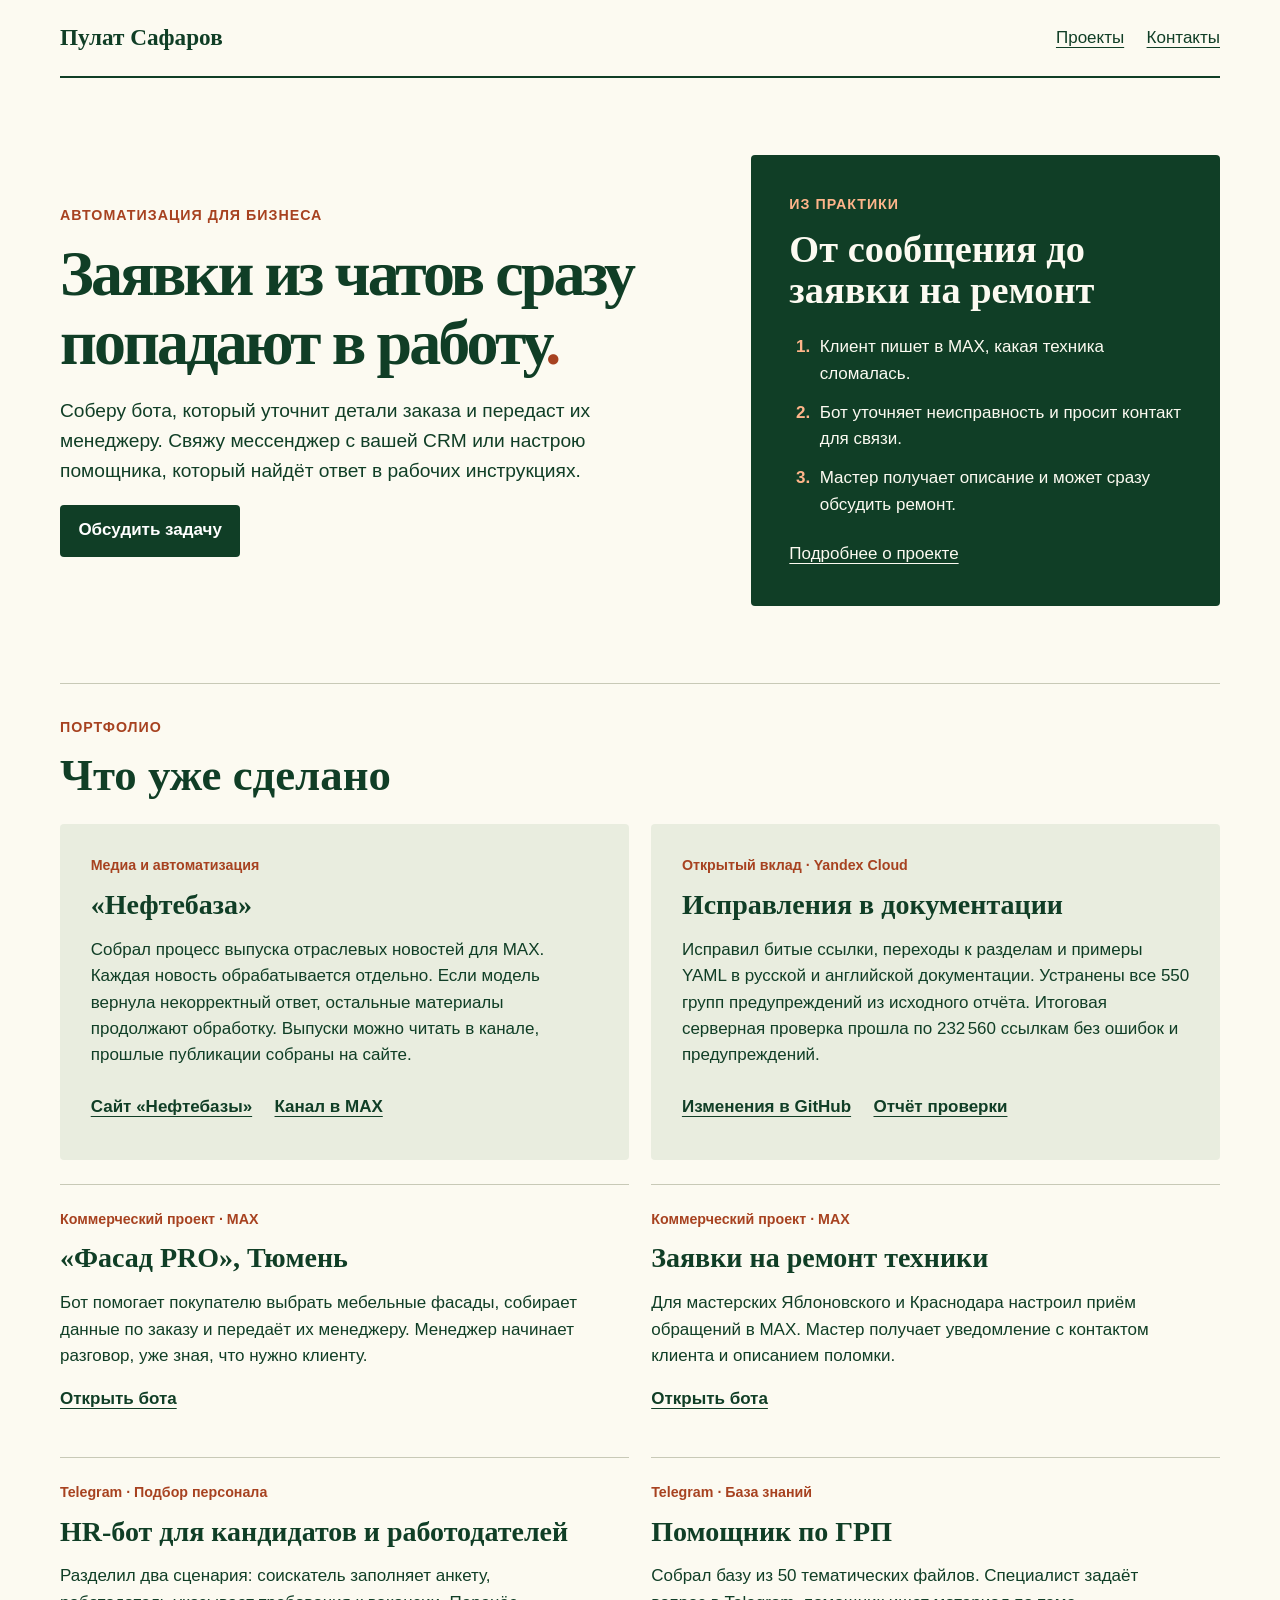
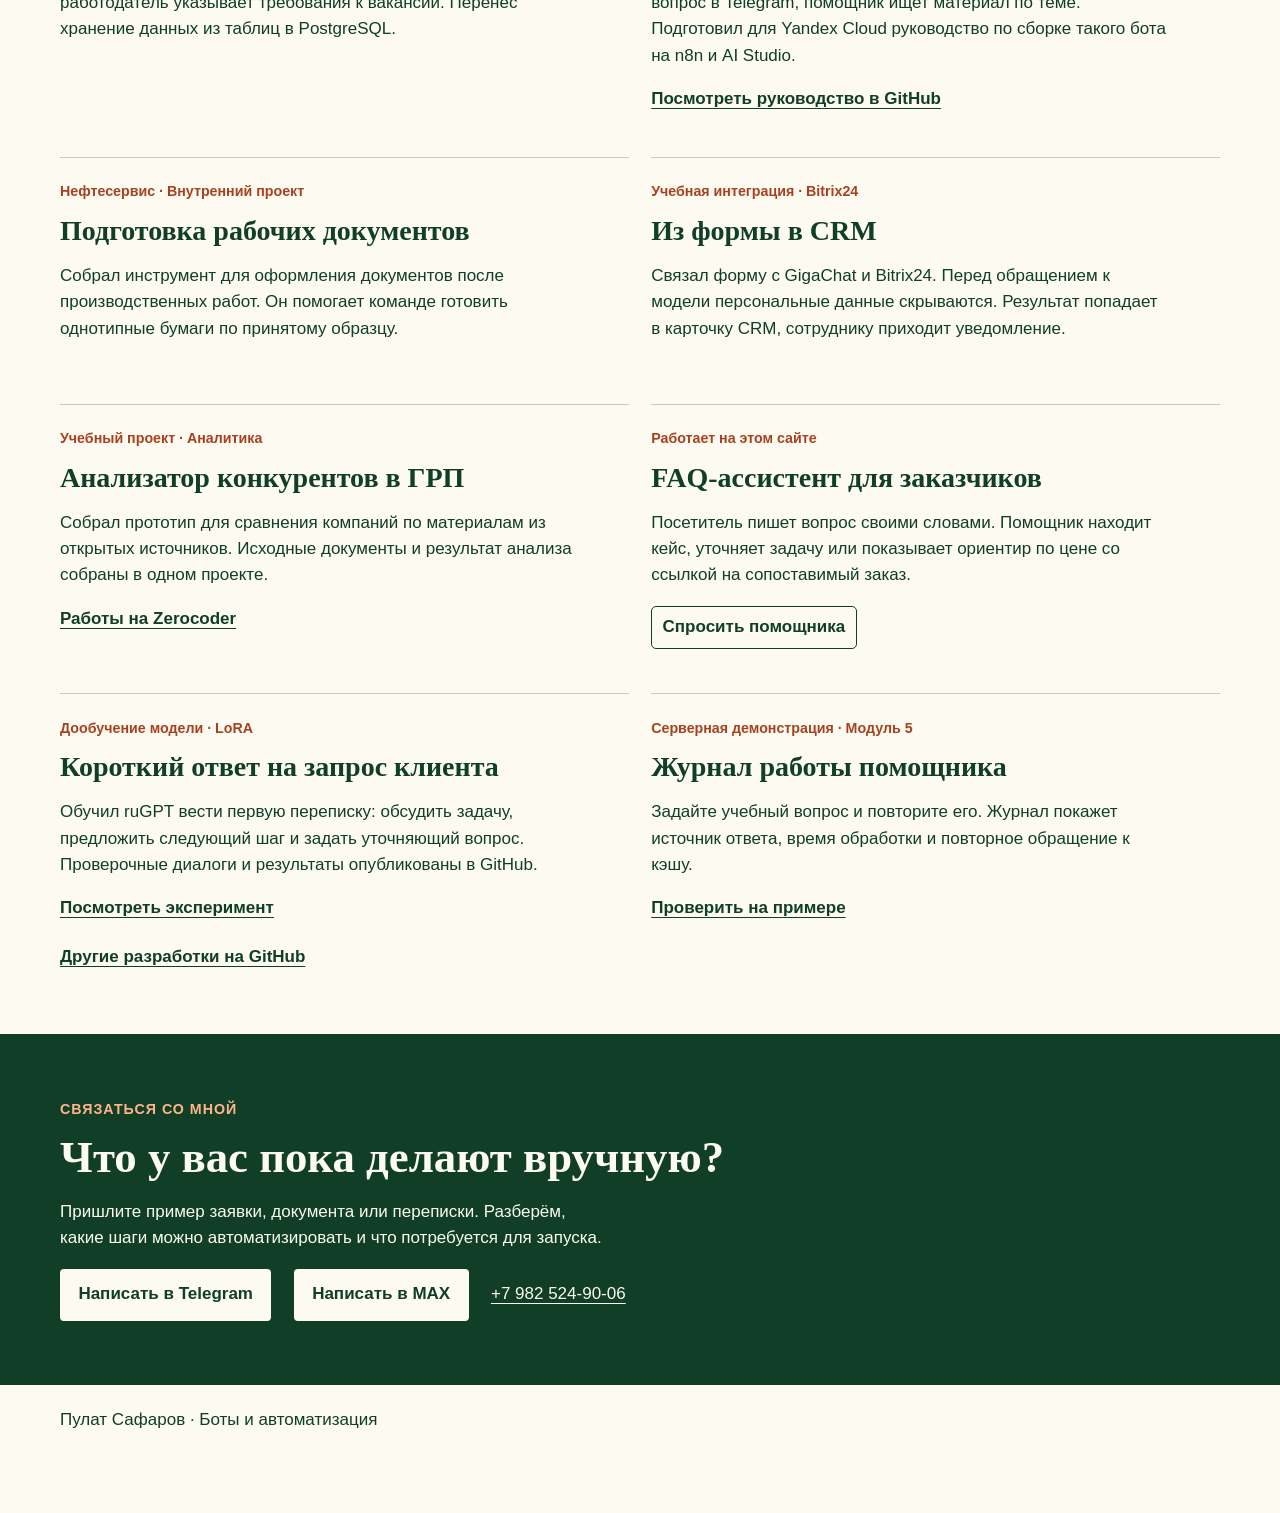
==== FAQ_ассистент/src/home.html @ ae9f3260 "Опубликовать исходники FAQ-ассистента, проверку цен и результаты обучения" ====
<!doctype html><html lang="ru"><head><meta charset="utf-8"><meta name="viewport" content="width=device-width,initial-scale=1"><meta name="description" content="Пулат Сафаров. Боты для Telegram и MAX, интеграции с CRM и ИИ-помощники по документам. Примеры работы и прямая связь."><title>Пулат Сафаров | Боты и автоматизация для бизнеса</title><link rel="stylesheet" href="style.css"></head><body>
<header class="shell"><a class="signature" href="#top">Пулат Сафаров</a><nav aria-label="Навигация"><a href="#cases">Проекты</a><a href="#contact">Контакты</a></nav></header>
<main id="top"><section class="shell lead"><div><p class="label">Автоматизация для бизнеса</p><h1>Заявки из чатов сразу попадают в работу<span>.</span></h1><p class="intro">Соберу бота, который уточнит детали заказа и передаст их менеджеру. Свяжу мессенджер с вашей CRM или настрою помощника, который найдёт ответ в рабочих инструкциях.</p><a class="button" href="#contact">Обсудить задачу</a></div>
<aside><p class="label">Из практики</p><h2>От сообщения до заявки на ремонт</h2><ol><li>Клиент пишет в MAX, какая техника сломалась.</li><li>Бот уточняет неисправность и просит контакт для связи.</li><li>Мастер получает описание и может сразу обсудить ремонт.</li></ol><a href="#repair">Подробнее о проекте</a></aside></section>
<section id="cases" class="shell cases"><p class="label">Портфолио</p><h2>Что уже сделано</h2><div class="features">
<section><p class="kind">Медиа и автоматизация</p><h3>«Нефтебаза»</h3><p>Собрал процесс выпуска отраслевых новостей для MAX. Каждая новость обрабатывается отдельно. Если модель вернула некорректный ответ, остальные материалы продолжают обработку. Выпуски можно читать в канале, прошлые публикации собраны на сайте.</p><div class="links"><a href="https://neftebaza.pulat-n8n.tw1.su/">Сайт «Нефтебазы»</a><a href="https://max.ru/channel_neftebaza">Канал в MAX</a></div></section>
<section><p class="kind">Открытый вклад · Yandex Cloud</p><h3>Исправления в документации</h3><p>Исправил битые ссылки, переходы к разделам и примеры YAML в русской и английской документации. Устранены все 550 групп предупреждений из исходного отчёта. Итоговая серверная проверка прошла по 232 560 ссылкам без ошибок и предупреждений.</p><div class="links"><a href="https://github.com/yandex-cloud/docs/pull/1251">Изменения в GitHub</a><a href="https://github.com/yandex-cloud/docs/runs/120981299025">Отчёт проверки</a></div></section></div>
<div class="grid">
<article id="facade"><p class="kind">Коммерческий проект · MAX</p><h3>«Фасад PRO», Тюмень</h3><p>Бот помогает покупателю выбрать мебельные фасады, собирает данные по заказу и передаёт их менеджеру. Менеджер начинает разговор, уже зная, что нужно клиенту.</p><a href="https://max.ru/se14397581_bot">Открыть бота</a></article>
<article id="repair"><p class="kind">Коммерческий проект · MAX</p><h3>Заявки на ремонт техники</h3><p>Для мастерских Яблоновского и Краснодара настроил приём обращений в MAX. Мастер получает уведомление с контактом клиента и описанием поломки.</p><a href="https://max.ru/se13306101_1_bot">Открыть бота</a></article>
<article id="hr"><p class="kind">Telegram · Подбор персонала</p><h3>HR-бот для кандидатов и работодателей</h3><p>Разделил два сценария: соискатель заполняет анкету, работодатель указывает требования к вакансии. Перенёс хранение данных из таблиц в PostgreSQL.</p></article>
<article id="assistant"><p class="kind">Telegram · База знаний</p><h3>Помощник по ГРП</h3><p>Собрал базу из 50 тематических файлов. Специалист задаёт вопрос в Telegram, помощник ищет материал по теме. Подготовил для Yandex Cloud руководство по сборке такого бота на n8n и AI Studio.</p><a href="https://github.com/yandex-cloud/docs/pull/1247">Посмотреть руководство в GitHub</a></article>
<article id="docs"><p class="kind">Нефтесервис · Внутренний проект</p><h3>Подготовка рабочих документов</h3><p>Собрал инструмент для оформления документов после производственных работ. Он помогает команде готовить однотипные бумаги по принятому образцу.</p></article>
<article id="crm"><p class="kind">Учебная интеграция · Bitrix24</p><h3>Из формы в CRM</h3><p>Связал форму с GigaChat и Bitrix24. Перед обращением к модели персональные данные скрываются. Результат попадает в карточку CRM, сотруднику приходит уведомление.</p></article>
<article id="analysis"><p class="kind">Учебный проект · Аналитика</p><h3>Анализатор конкурентов в ГРП</h3><p>Собрал прототип для сравнения компаний по материалам из открытых источников. Исходные документы и результат анализа собраны в одном проекте.</p><a href="https://marketplace.zerocoder.ru/zerocoder/21676">Работы на Zerocoder</a></article>
<article id="faq-case"><p class="kind">Работает на этом сайте</p><h3>FAQ-ассистент для заказчиков</h3><p>Посетитель пишет вопрос своими словами. Помощник находит кейс, уточняет задачу или показывает ориентир по цене со ссылкой на сопоставимый заказ.</p><button class="inline-chat" type="button" data-chat-open>Спросить помощника</button></article><article id="style-case"><p class="kind">Дообучение модели · LoRA</p><h3>Короткий ответ на запрос клиента</h3><p>Обучил ruGPT вести первую переписку: обсудить задачу, предложить следующий шаг и задать уточняющий вопрос. Проверочные диалоги и результаты опубликованы в GitHub.</p><a href="https://github.com/ppulov6-ai/Pulat/tree/main/Стиль_ответов/v3">Посмотреть эксперимент</a></article><article><p class="kind">Серверная демонстрация · Модуль 5</p><h3>Журнал работы помощника</h3><p>Задайте учебный вопрос и повторите его. Журнал покажет источник ответа, время обработки и повторное обращение к кэшу.</p><a href="/logging">Проверить на примере</a></article></div><a href="https://github.com/ppulov6-ai">Другие разработки на GitHub</a></section>
<section id="contact"><div class="shell"><p class="label">Связаться со мной</p><h2>Что у вас пока делают вручную?</h2><p>Пришлите пример заявки, документа или переписки. Разберём, какие шаги можно автоматизировать и что потребуется для запуска.</p><div class="actions"><a class="button" href="https://t.me/PulatSafarov">Написать в Telegram</a><a class="button" href="https://max.ru/u/f9LHodD0cOLpsNOcJnvbhdymhUE3nDyReq6odQBxW7db0HAVgfrGLxQISdg">Написать в MAX</a><a class="phone" href="tel:+79825249006">+7 982 524-90-06</a></div></div></section></main><footer class="shell">Пулат Сафаров · Боты и автоматизация</footer></body></html>
---- FAQ_ассистент/src/style.css ----
:root{--paper:#fcfaf1;--ink:#103e26;--accent:#a74220;--line:#c8c9b7}*{box-sizing:border-box}body{margin:0;background:var(--paper);color:var(--ink);font:1.0625rem/1.55 Arial,sans-serif}.shell{width:min(1160px,calc(100% - 3rem));margin:auto}header,nav,.links,.actions{display:flex;align-items:center;flex-wrap:wrap;gap:1.4rem}header{justify-content:space-between;padding-block:1rem;border-bottom:2px solid}a{color:inherit;text-underline-offset:4px}a:hover{text-decoration-thickness:2px}a:focus-visible{outline:3px solid #c7542b;outline-offset:4px}.signature,h1,h2,h3{font-family:Georgia,serif}.signature{font-size:1.45rem;font-weight:700;text-decoration:none}nav a,.links a,.actions a{display:inline-flex;min-height:44px;align-items:center}.lead{display:grid;grid-template-columns:1.3fr 1fr;align-items:center;gap:7%;padding-block:clamp(2rem,6vw,6rem)}h1,h2,h3{line-height:1.07;margin:0;text-wrap:balance}h1{font-size:clamp(2.6rem,5vw,4.8rem);letter-spacing:-.045em}h1 span{color:var(--accent)}h2{font-size:clamp(2rem,3.5vw,3rem)}h3{font-size:1.75rem}.intro{font-size:1.2rem;max-width:55ch}.label,.kind{font-size:.89rem;color:var(--accent);font-weight:700;margin:0 0 .85rem}.label{text-transform:uppercase;letter-spacing:.07em}.button{display:inline-block;background:var(--ink);color:white;padding:.8rem 1.15rem;border-radius:4px;text-decoration:none;font-weight:700}.button:hover{background:#24583b}aside,#contact{background:var(--ink);color:var(--paper)}aside{padding:clamp(1.3rem,3vw,3rem);border-radius:4px}aside .label,#contact .label{color:#ffb58a}aside h2{font-size:clamp(1.8rem,3vw,2.5rem)}ol{padding-left:1.6rem}li{padding:.4rem 0 .4rem .3rem}li::marker{color:#ffb58a;font-weight:bold}.cases{padding-block:2rem 4rem;border-top:1px solid var(--line)}.features,.grid{display:grid;grid-template-columns:repeat(2,minmax(0,1fr));gap:1.4rem}.features{margin-block:1.5rem}.features section{background:#e9eddf;padding:clamp(1.15rem,2.4vw,2.1rem);border-radius:4px}.grid article{padding-block:1.4rem;border-top:1px solid var(--line)}.links{gap:.4rem 1.4rem}.cases a{font-weight:600}.grid p{max-width:55ch}#contact{padding-block:clamp(2.2rem,5vw,5rem)}#contact p{max-width:58ch}#contact .button{background:var(--paper);color:var(--ink)}footer{padding-block:1.4rem}.phone{white-space:nowrap}@media(max-width:760px){.shell{width:calc(100% - 2rem)}.lead,.features,.grid{grid-template-columns:1fr;gap:1rem}.lead{gap:1.8rem}.grid{gap:0}header{gap:.3rem 1rem}nav{gap:1rem}.signature{font-size:1.25rem}.intro{font-size:1.08rem}.actions{gap:.8rem}.cases{padding-block:2rem}.links a{min-height:44px}}

.chat-launch,#chat-send{border:0;background:var(--ink);color:var(--paper);font:600 1rem/1.3 Arial,sans-serif;cursor:pointer;padding:.85rem 1.1rem;border-radius:6px}
.chat-launch{position:fixed;bottom:max(1rem,env(safe-area-inset-bottom));right:1rem;z-index:3;box-shadow:0 3px 18px #0003;border:1px solid #b5c6b5}
#chat-widget{color:var(--ink);background:var(--paper);padding:0;border:1px solid #9fae9b;border-radius:10px;width:min(410px,calc(100vw - 1.5rem));max-height:85dvh;position:fixed;inset:auto .75rem .75rem auto;margin:0;box-shadow:0 12px 45px #09241430}
#chat-widget[open]{display:flex;flex-direction:column}#chat-widget::backdrop{background:#15342338}
.chat-head{background:var(--ink);color:white;display:flex;align-items:center;justify-content:space-between;gap:1rem;padding:.65rem 1rem}.chat-head strong{font:700 1.35rem Georgia,serif}
#chat-close,.chat-examples button,.inline-chat{font:inherit;color:inherit;background:transparent;border:1px solid currentColor;border-radius:5px;cursor:pointer;padding:.45rem .65rem;min-height:40px}
#chat-messages{height:min(34dvh,300px);min-height:4rem;overflow:auto;padding:.8rem;overscroll-behavior:contain}.bubble{max-width:92%;width:fit-content;margin:0 0 .65rem;background:#e8eddf;padding:.6rem .8rem;border-radius:6px;overflow-wrap:anywhere;white-space:pre-line}.bubble.user{margin-left:auto;background:var(--ink);color:white}.bubble a{font-weight:600}
.chat-examples{display:flex;gap:.4rem;flex-wrap:wrap;margin:0 .8rem}.chat-examples button{font-size:.9rem}
#chat-form{padding:.65rem .8rem .3rem}#chat-form label{display:block;font-size:.9rem}#chat-form div{display:flex;gap:.35rem}#chat-input{border:1px solid #82937e;border-radius:4px;font:inherit;padding:.55rem;min-width:0;flex:1}.chat-contact{margin:.25rem .8rem .85rem;font-size:.92rem}#chat-send:disabled{opacity:.55}
footer{padding-bottom:5rem}.inline-chat{font-weight:bold}
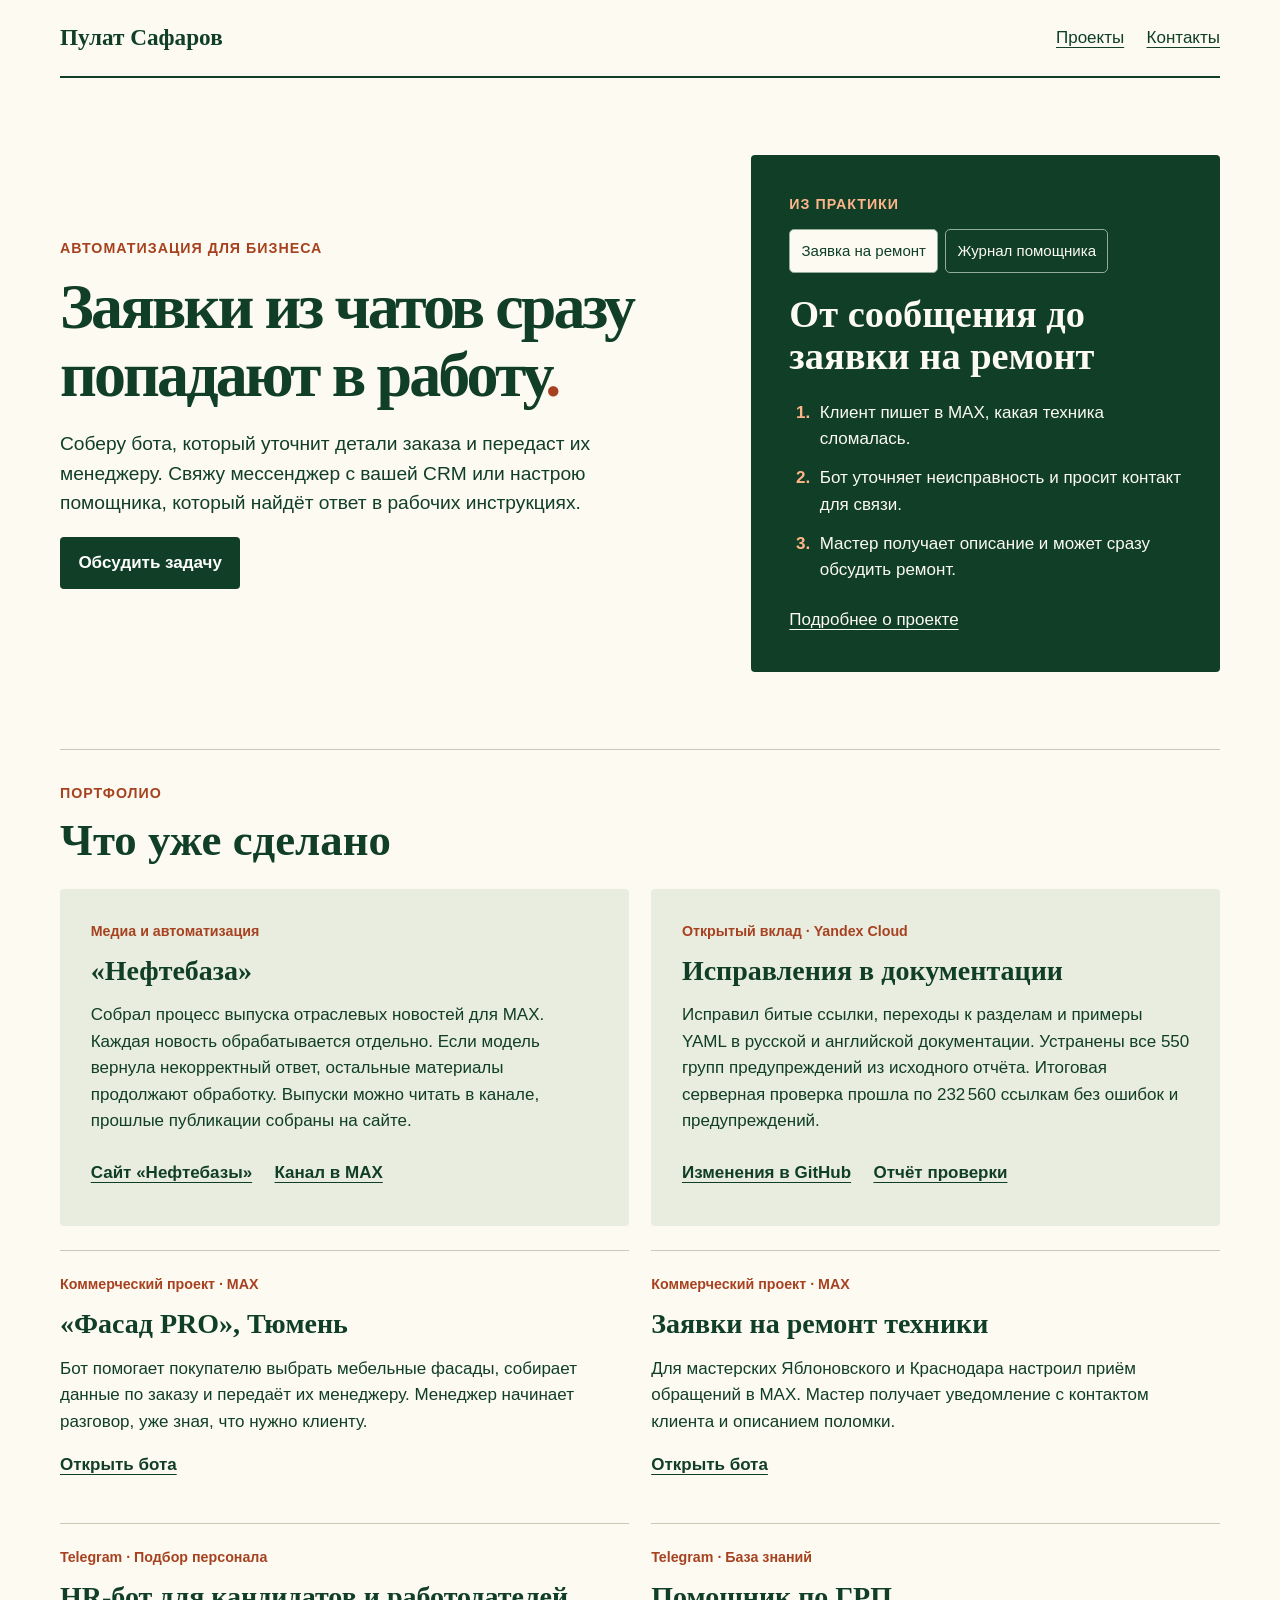
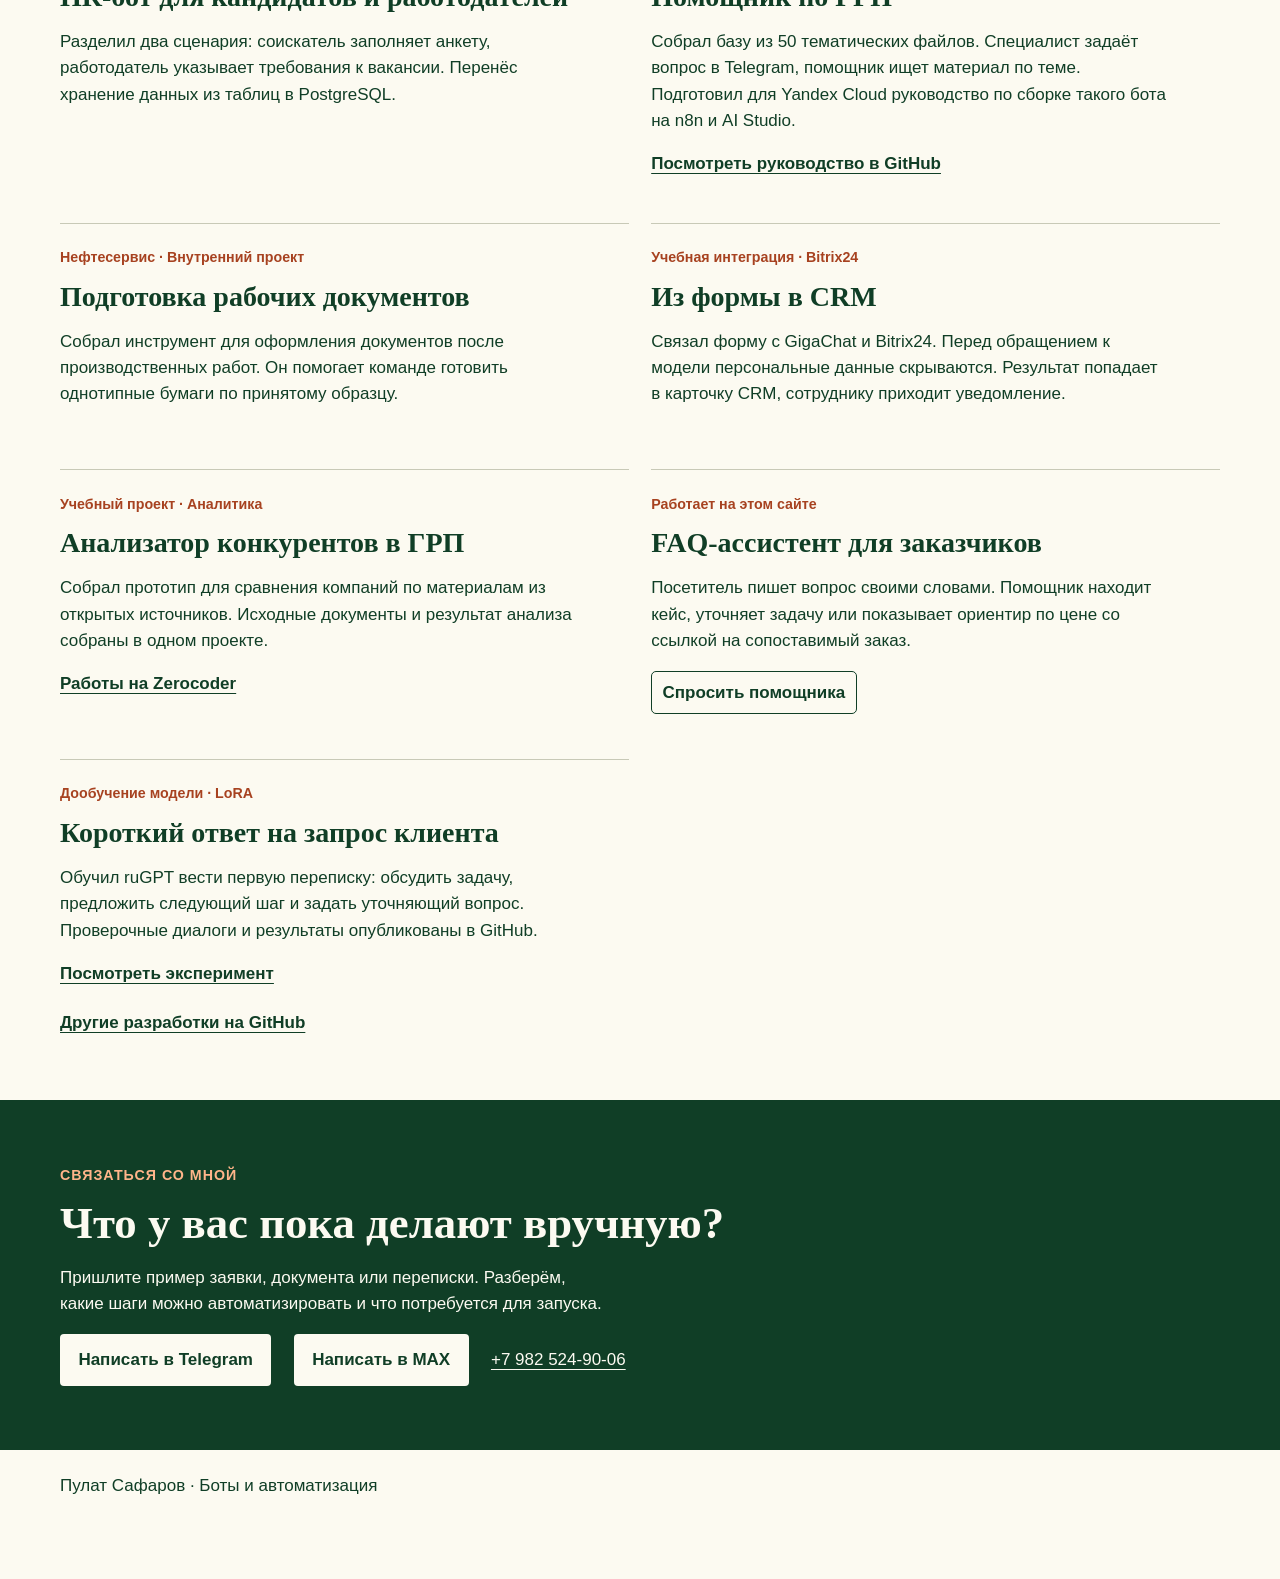
==== commit 929ed3f5: "Объединить демонстрацию журнала и заявку на ремонт в блоке «Из практики»" ====
--- a/FAQ_ассистент/src/home.html
+++ b/FAQ_ассистент/src/home.html
@@ -1,7 +1,15 @@
 <!doctype html><html lang="ru"><head><meta charset="utf-8"><meta name="viewport" content="width=device-width,initial-scale=1"><meta name="description" content="Пулат Сафаров. Боты для Telegram и MAX, интеграции с CRM и ИИ-помощники по документам. Примеры работы и прямая связь."><title>Пулат Сафаров | Боты и автоматизация для бизнеса</title><link rel="stylesheet" href="style.css"></head><body>
 <header class="shell"><a class="signature" href="#top">Пулат Сафаров</a><nav aria-label="Навигация"><a href="#cases">Проекты</a><a href="#contact">Контакты</a></nav></header>
 <main id="top"><section class="shell lead"><div><p class="label">Автоматизация для бизнеса</p><h1>Заявки из чатов сразу попадают в работу<span>.</span></h1><p class="intro">Соберу бота, который уточнит детали заказа и передаст их менеджеру. Свяжу мессенджер с вашей CRM или настрою помощника, который найдёт ответ в рабочих инструкциях.</p><a class="button" href="#contact">Обсудить задачу</a></div>
-<aside><p class="label">Из практики</p><h2>От сообщения до заявки на ремонт</h2><ol><li>Клиент пишет в MAX, какая техника сломалась.</li><li>Бот уточняет неисправность и просит контакт для связи.</li><li>Мастер получает описание и может сразу обсудить ремонт.</li></ol><a href="#repair">Подробнее о проекте</a></aside></section>
+<aside class="practice"><p class="label">Из практики</p>
+<fieldset class="practice-switch"><legend class="practice-sr">Выберите пример работы</legend>
+<input type="radio" id="practice-repair" name="practice-view" checked><label for="practice-repair">Заявка на ремонт</label>
+<input type="radio" id="practice-log" name="practice-view"><label for="practice-log">Журнал помощника</label>
+<section class="practice-repair-panel"><h2>От сообщения до заявки на ремонт</h2><ol><li>Клиент пишет в MAX, какая техника сломалась.</li><li>Бот уточняет неисправность и просит контакт для связи.</li><li>Мастер получает описание и может сразу обсудить ремонт.</li></ol><a href="#repair">Подробнее о проекте</a></section>
+<section class="practice-log-panel"><h2>Журнал работы помощника</h2><p>Задайте учебный вопрос. В журнале появятся ответ, его источник и время обработки. Повторите вопрос, чтобы увидеть, как сработает кэш.</p>
+<form method="post" action="/logging?q=rag"><button type="submit">Спросить «Что такое RAG?»</button></form>
+<a href="/logging">Открыть журнал</a></section>
+</fieldset></aside></section>
 <section id="cases" class="shell cases"><p class="label">Портфолио</p><h2>Что уже сделано</h2><div class="features">
 <section><p class="kind">Медиа и автоматизация</p><h3>«Нефтебаза»</h3><p>Собрал процесс выпуска отраслевых новостей для MAX. Каждая новость обрабатывается отдельно. Если модель вернула некорректный ответ, остальные материалы продолжают обработку. Выпуски можно читать в канале, прошлые публикации собраны на сайте.</p><div class="links"><a href="https://neftebaza.pulat-n8n.tw1.su/">Сайт «Нефтебазы»</a><a href="https://max.ru/channel_neftebaza">Канал в MAX</a></div></section>
 <section><p class="kind">Открытый вклад · Yandex Cloud</p><h3>Исправления в документации</h3><p>Исправил битые ссылки, переходы к разделам и примеры YAML в русской и английской документации. Устранены все 550 групп предупреждений из исходного отчёта. Итоговая серверная проверка прошла по 232 560 ссылкам без ошибок и предупреждений.</p><div class="links"><a href="https://github.com/yandex-cloud/docs/pull/1251">Изменения в GitHub</a><a href="https://github.com/yandex-cloud/docs/runs/120981299025">Отчёт проверки</a></div></section></div>
@@ -13,5 +21,5 @@
 <article id="docs"><p class="kind">Нефтесервис · Внутренний проект</p><h3>Подготовка рабочих документов</h3><p>Собрал инструмент для оформления документов после производственных работ. Он помогает команде готовить однотипные бумаги по принятому образцу.</p></article>
 <article id="crm"><p class="kind">Учебная интеграция · Bitrix24</p><h3>Из формы в CRM</h3><p>Связал форму с GigaChat и Bitrix24. Перед обращением к модели персональные данные скрываются. Результат попадает в карточку CRM, сотруднику приходит уведомление.</p></article>
 <article id="analysis"><p class="kind">Учебный проект · Аналитика</p><h3>Анализатор конкурентов в ГРП</h3><p>Собрал прототип для сравнения компаний по материалам из открытых источников. Исходные документы и результат анализа собраны в одном проекте.</p><a href="https://marketplace.zerocoder.ru/zerocoder/21676">Работы на Zerocoder</a></article>
-<article id="faq-case"><p class="kind">Работает на этом сайте</p><h3>FAQ-ассистент для заказчиков</h3><p>Посетитель пишет вопрос своими словами. Помощник находит кейс, уточняет задачу или показывает ориентир по цене со ссылкой на сопоставимый заказ.</p><button class="inline-chat" type="button" data-chat-open>Спросить помощника</button></article><article id="style-case"><p class="kind">Дообучение модели · LoRA</p><h3>Короткий ответ на запрос клиента</h3><p>Обучил ruGPT вести первую переписку: обсудить задачу, предложить следующий шаг и задать уточняющий вопрос. Проверочные диалоги и результаты опубликованы в GitHub.</p><a href="https://github.com/ppulov6-ai/Pulat/tree/main/Стиль_ответов/v3">Посмотреть эксперимент</a></article><article><p class="kind">Серверная демонстрация · Модуль 5</p><h3>Журнал работы помощника</h3><p>Задайте учебный вопрос и повторите его. Журнал покажет источник ответа, время обработки и повторное обращение к кэшу.</p><a href="/logging">Проверить на примере</a></article></div><a href="https://github.com/ppulov6-ai">Другие разработки на GitHub</a></section>
+<article id="faq-case"><p class="kind">Работает на этом сайте</p><h3>FAQ-ассистент для заказчиков</h3><p>Посетитель пишет вопрос своими словами. Помощник находит кейс, уточняет задачу или показывает ориентир по цене со ссылкой на сопоставимый заказ.</p><button class="inline-chat" type="button" data-chat-open>Спросить помощника</button></article><article id="style-case"><p class="kind">Дообучение модели · LoRA</p><h3>Короткий ответ на запрос клиента</h3><p>Обучил ruGPT вести первую переписку: обсудить задачу, предложить следующий шаг и задать уточняющий вопрос. Проверочные диалоги и результаты опубликованы в GitHub.</p><a href="https://github.com/ppulov6-ai/Pulat/tree/main/Стиль_ответов/v3">Посмотреть эксперимент</a></article></div><a href="https://github.com/ppulov6-ai">Другие разработки на GitHub</a></section>
 <section id="contact"><div class="shell"><p class="label">Связаться со мной</p><h2>Что у вас пока делают вручную?</h2><p>Пришлите пример заявки, документа или переписки. Разберём, какие шаги можно автоматизировать и что потребуется для запуска.</p><div class="actions"><a class="button" href="https://t.me/PulatSafarov">Написать в Telegram</a><a class="button" href="https://max.ru/u/f9LHodD0cOLpsNOcJnvbhdymhUE3nDyReq6odQBxW7db0HAVgfrGLxQISdg">Написать в MAX</a><a class="phone" href="tel:+79825249006">+7 982 524-90-06</a></div></div></section></main><footer class="shell">Пулат Сафаров · Боты и автоматизация</footer></body></html>
--- a/FAQ_ассистент/src/style.css
+++ b/FAQ_ассистент/src/style.css
@@ -10,3 +10,13 @@
 .chat-examples{display:flex;gap:.4rem;flex-wrap:wrap;margin:0 .8rem}.chat-examples button{font-size:.9rem}
 #chat-form{padding:.65rem .8rem .3rem}#chat-form label{display:block;font-size:.9rem}#chat-form div{display:flex;gap:.35rem}#chat-input{border:1px solid #82937e;border-radius:4px;font:inherit;padding:.55rem;min-width:0;flex:1}.chat-contact{margin:.25rem .8rem .85rem;font-size:.92rem}#chat-send:disabled{opacity:.55}
 footer{padding-bottom:5rem}.inline-chat{font-weight:bold}
+
+.practice-switch{border:0;padding:0;margin:0;min-width:0}
+.practice-sr,.practice-switch input{position:absolute;width:1px;height:1px;padding:0;overflow:hidden;clip-path:inset(50%);white-space:nowrap}
+.practice-switch label{display:inline-flex;align-items:center;min-height:44px;padding:.35rem .7rem;margin:0 .15rem .35rem 0;border:1px solid #91ad98;border-radius:5px;font-size:.94rem;cursor:pointer}
+.practice-switch input:checked+label,.practice-log-panel button{background:var(--paper);color:var(--ink)}
+.practice-switch input:focus-visible+label,.practice-log-panel button:focus-visible{outline:3px solid #ffb58a;outline-offset:3px}
+.practice-switch section{display:none;margin-top:1rem}
+#practice-repair:checked~.practice-repair-panel,#practice-log:checked~.practice-log-panel{display:block}
+.practice-log-panel button{font:inherit;font-weight:700;cursor:pointer;border:0;border-radius:4px;padding:.65rem .9rem}
+.practice-log-panel form{margin:1rem 0}
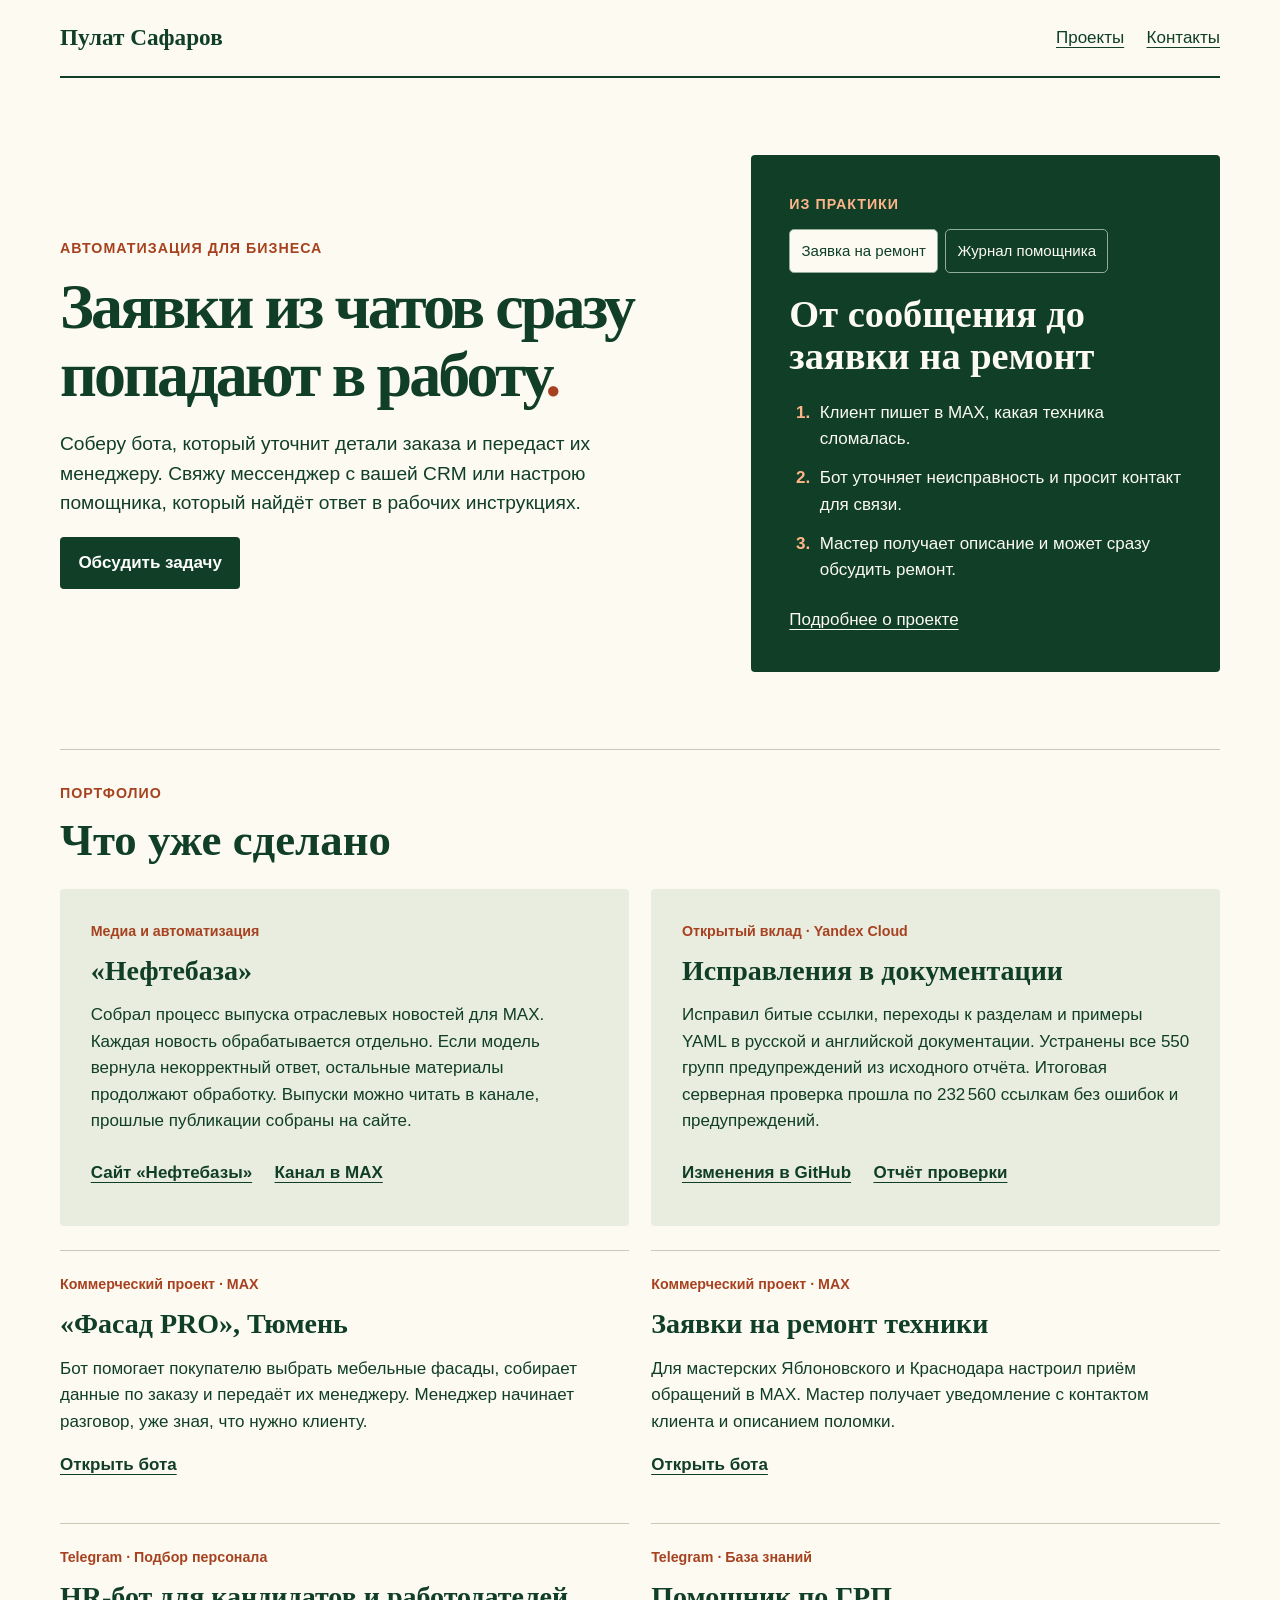
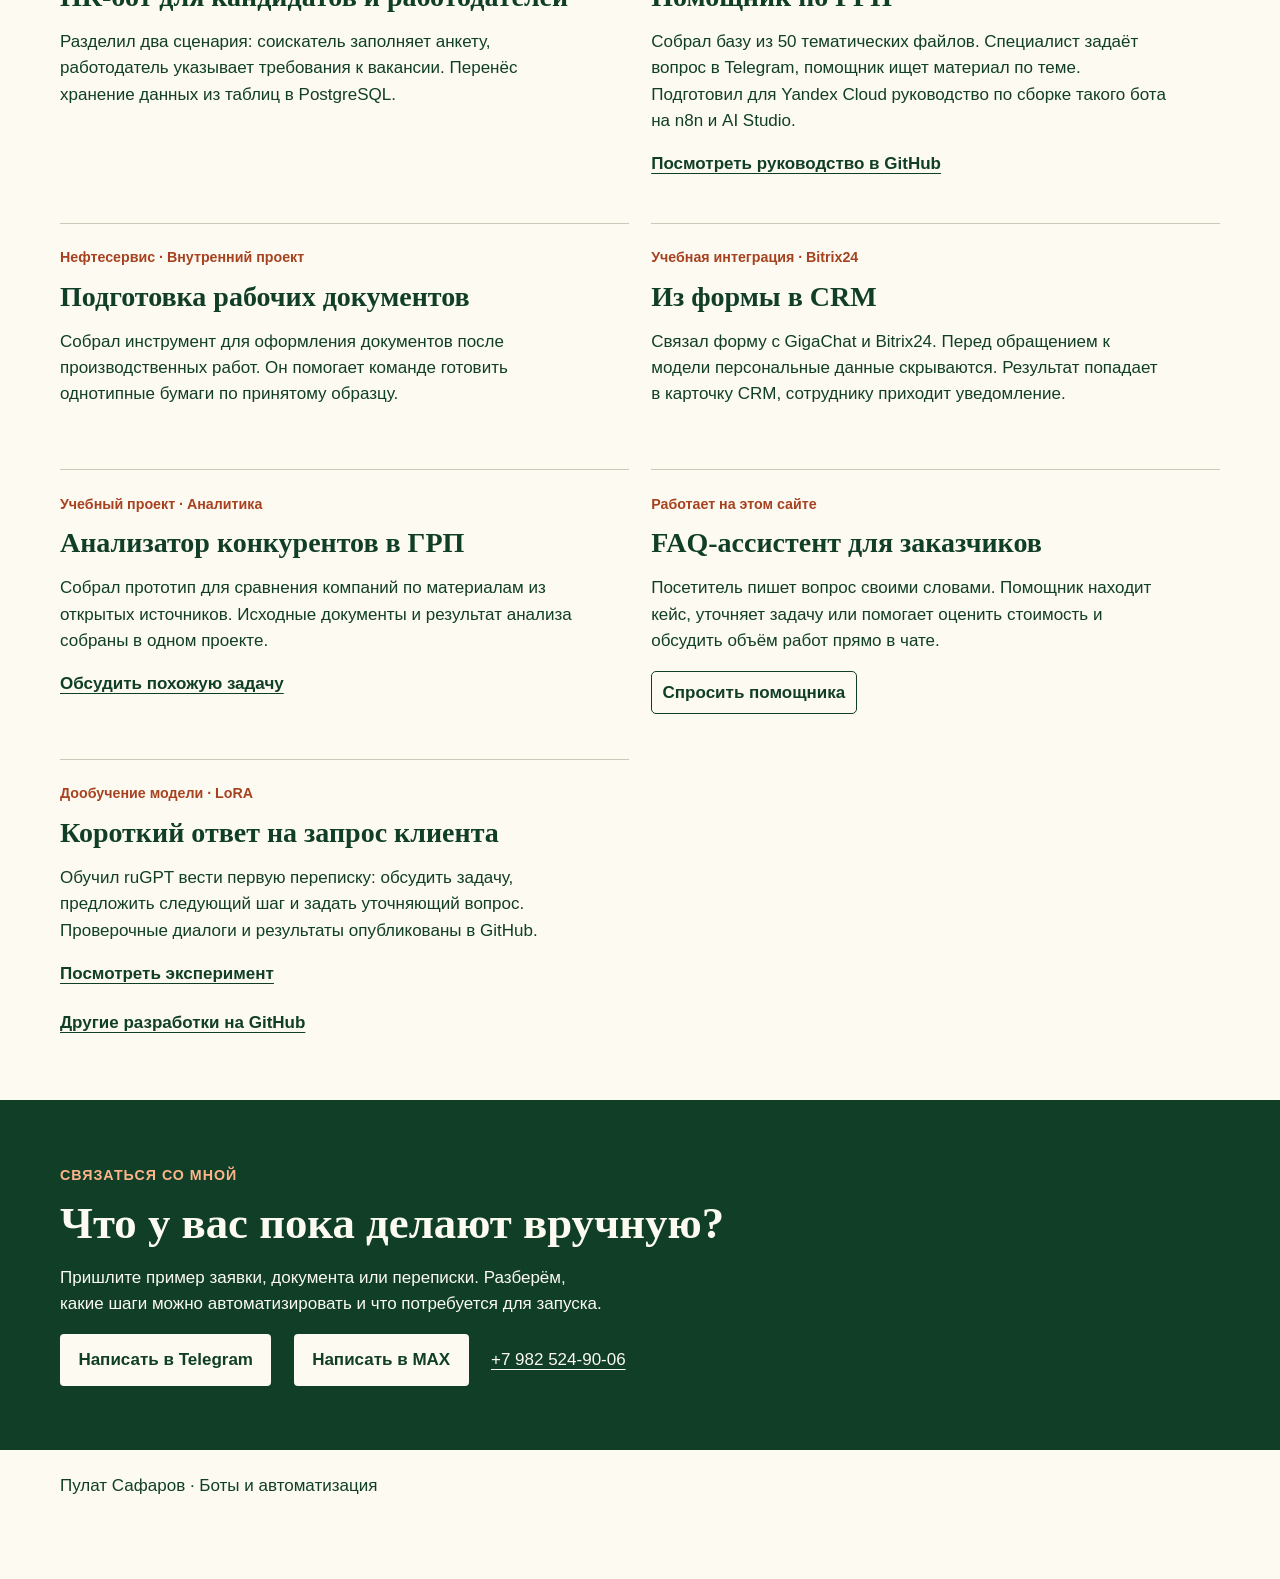
==== commit 2aa29c84: "Оставить обсуждение стоимости на сайте и обновить рублёвые ориентиры" ====
--- a/FAQ_ассистент/src/home.html
+++ b/FAQ_ассистент/src/home.html
@@ -11,15 +11,15 @@
 <a href="/logging">Открыть журнал</a></section>
 </fieldset></aside></section>
 <section id="cases" class="shell cases"><p class="label">Портфолио</p><h2>Что уже сделано</h2><div class="features">
-<section><p class="kind">Медиа и автоматизация</p><h3>«Нефтебаза»</h3><p>Собрал процесс выпуска отраслевых новостей для MAX. Каждая новость обрабатывается отдельно. Если модель вернула некорректный ответ, остальные материалы продолжают обработку. Выпуски можно читать в канале, прошлые публикации собраны на сайте.</p><div class="links"><a href="https://neftebaza.pulat-n8n.tw1.su/">Сайт «Нефтебазы»</a><a href="https://max.ru/channel_neftebaza">Канал в MAX</a></div></section>
-<section><p class="kind">Открытый вклад · Yandex Cloud</p><h3>Исправления в документации</h3><p>Исправил битые ссылки, переходы к разделам и примеры YAML в русской и английской документации. Устранены все 550 групп предупреждений из исходного отчёта. Итоговая серверная проверка прошла по 232 560 ссылкам без ошибок и предупреждений.</p><div class="links"><a href="https://github.com/yandex-cloud/docs/pull/1251">Изменения в GitHub</a><a href="https://github.com/yandex-cloud/docs/runs/120981299025">Отчёт проверки</a></div></section></div>
+<section id="neft"><p class="kind">Медиа и автоматизация</p><h3>«Нефтебаза»</h3><p>Собрал процесс выпуска отраслевых новостей для MAX. Каждая новость обрабатывается отдельно. Если модель вернула некорректный ответ, остальные материалы продолжают обработку. Выпуски можно читать в канале, прошлые публикации собраны на сайте.</p><div class="links"><a target="_blank" rel="noopener noreferrer" href="https://neftebaza.pulat-n8n.tw1.su/">Сайт «Нефтебазы»</a><a target="_blank" rel="noopener noreferrer" href="https://max.ru/channel_neftebaza">Канал в MAX</a></div></section>
+<section id="yandex"><p class="kind">Открытый вклад · Yandex Cloud</p><h3>Исправления в документации</h3><p>Исправил битые ссылки, переходы к разделам и примеры YAML в русской и английской документации. Устранены все 550 групп предупреждений из исходного отчёта. Итоговая серверная проверка прошла по 232 560 ссылкам без ошибок и предупреждений.</p><div class="links"><a target="_blank" rel="noopener noreferrer" href="https://github.com/yandex-cloud/docs/pull/1251">Изменения в GitHub</a><a target="_blank" rel="noopener noreferrer" href="https://github.com/yandex-cloud/docs/runs/120981299025">Отчёт проверки</a></div></section></div>
 <div class="grid">
-<article id="facade"><p class="kind">Коммерческий проект · MAX</p><h3>«Фасад PRO», Тюмень</h3><p>Бот помогает покупателю выбрать мебельные фасады, собирает данные по заказу и передаёт их менеджеру. Менеджер начинает разговор, уже зная, что нужно клиенту.</p><a href="https://max.ru/se14397581_bot">Открыть бота</a></article>
-<article id="repair"><p class="kind">Коммерческий проект · MAX</p><h3>Заявки на ремонт техники</h3><p>Для мастерских Яблоновского и Краснодара настроил приём обращений в MAX. Мастер получает уведомление с контактом клиента и описанием поломки.</p><a href="https://max.ru/se13306101_1_bot">Открыть бота</a></article>
+<article id="facade"><p class="kind">Коммерческий проект · MAX</p><h3>«Фасад PRO», Тюмень</h3><p>Бот помогает покупателю выбрать мебельные фасады, собирает данные по заказу и передаёт их менеджеру. Менеджер начинает разговор, уже зная, что нужно клиенту.</p><a target="_blank" rel="noopener noreferrer" href="https://max.ru/se14397581_bot">Открыть бота</a></article>
+<article id="repair"><p class="kind">Коммерческий проект · MAX</p><h3>Заявки на ремонт техники</h3><p>Для мастерских Яблоновского и Краснодара настроил приём обращений в MAX. Мастер получает уведомление с контактом клиента и описанием поломки.</p><a target="_blank" rel="noopener noreferrer" href="https://max.ru/se13306101_1_bot">Открыть бота</a></article>
 <article id="hr"><p class="kind">Telegram · Подбор персонала</p><h3>HR-бот для кандидатов и работодателей</h3><p>Разделил два сценария: соискатель заполняет анкету, работодатель указывает требования к вакансии. Перенёс хранение данных из таблиц в PostgreSQL.</p></article>
-<article id="assistant"><p class="kind">Telegram · База знаний</p><h3>Помощник по ГРП</h3><p>Собрал базу из 50 тематических файлов. Специалист задаёт вопрос в Telegram, помощник ищет материал по теме. Подготовил для Yandex Cloud руководство по сборке такого бота на n8n и AI Studio.</p><a href="https://github.com/yandex-cloud/docs/pull/1247">Посмотреть руководство в GitHub</a></article>
+<article id="assistant"><p class="kind">Telegram · База знаний</p><h3>Помощник по ГРП</h3><p>Собрал базу из 50 тематических файлов. Специалист задаёт вопрос в Telegram, помощник ищет материал по теме. Подготовил для Yandex Cloud руководство по сборке такого бота на n8n и AI Studio.</p><a target="_blank" rel="noopener noreferrer" href="https://github.com/yandex-cloud/docs/pull/1247">Посмотреть руководство в GitHub</a></article>
 <article id="docs"><p class="kind">Нефтесервис · Внутренний проект</p><h3>Подготовка рабочих документов</h3><p>Собрал инструмент для оформления документов после производственных работ. Он помогает команде готовить однотипные бумаги по принятому образцу.</p></article>
 <article id="crm"><p class="kind">Учебная интеграция · Bitrix24</p><h3>Из формы в CRM</h3><p>Связал форму с GigaChat и Bitrix24. Перед обращением к модели персональные данные скрываются. Результат попадает в карточку CRM, сотруднику приходит уведомление.</p></article>
-<article id="analysis"><p class="kind">Учебный проект · Аналитика</p><h3>Анализатор конкурентов в ГРП</h3><p>Собрал прототип для сравнения компаний по материалам из открытых источников. Исходные документы и результат анализа собраны в одном проекте.</p><a href="https://marketplace.zerocoder.ru/zerocoder/21676">Работы на Zerocoder</a></article>
-<article id="faq-case"><p class="kind">Работает на этом сайте</p><h3>FAQ-ассистент для заказчиков</h3><p>Посетитель пишет вопрос своими словами. Помощник находит кейс, уточняет задачу или показывает ориентир по цене со ссылкой на сопоставимый заказ.</p><button class="inline-chat" type="button" data-chat-open>Спросить помощника</button></article><article id="style-case"><p class="kind">Дообучение модели · LoRA</p><h3>Короткий ответ на запрос клиента</h3><p>Обучил ruGPT вести первую переписку: обсудить задачу, предложить следующий шаг и задать уточняющий вопрос. Проверочные диалоги и результаты опубликованы в GitHub.</p><a href="https://github.com/ppulov6-ai/Pulat/tree/main/Стиль_ответов/v3">Посмотреть эксперимент</a></article></div><a href="https://github.com/ppulov6-ai">Другие разработки на GitHub</a></section>
+<article id="analysis"><p class="kind">Учебный проект · Аналитика</p><h3>Анализатор конкурентов в ГРП</h3><p>Собрал прототип для сравнения компаний по материалам из открытых источников. Исходные документы и результат анализа собраны в одном проекте.</p><a href="#contact">Обсудить похожую задачу</a></article>
+<article id="faq-case"><p class="kind">Работает на этом сайте</p><h3>FAQ-ассистент для заказчиков</h3><p>Посетитель пишет вопрос своими словами. Помощник находит кейс, уточняет задачу или помогает оценить стоимость и обсудить объём работ прямо в чате.</p><button class="inline-chat" type="button" data-chat-open>Спросить помощника</button></article><article id="style-case"><p class="kind">Дообучение модели · LoRA</p><h3>Короткий ответ на запрос клиента</h3><p>Обучил ruGPT вести первую переписку: обсудить задачу, предложить следующий шаг и задать уточняющий вопрос. Проверочные диалоги и результаты опубликованы в GitHub.</p><a target="_blank" rel="noopener noreferrer" href="https://github.com/ppulov6-ai/Pulat/tree/main/Стиль_ответов/v3">Посмотреть эксперимент</a></article></div><a target="_blank" rel="noopener noreferrer" href="https://github.com/ppulov6-ai">Другие разработки на GitHub</a></section>
 <section id="contact"><div class="shell"><p class="label">Связаться со мной</p><h2>Что у вас пока делают вручную?</h2><p>Пришлите пример заявки, документа или переписки. Разберём, какие шаги можно автоматизировать и что потребуется для запуска.</p><div class="actions"><a class="button" href="https://t.me/PulatSafarov">Написать в Telegram</a><a class="button" href="https://max.ru/u/f9LHodD0cOLpsNOcJnvbhdymhUE3nDyReq6odQBxW7db0HAVgfrGLxQISdg">Написать в MAX</a><a class="phone" href="tel:+79825249006">+7 982 524-90-06</a></div></div></section></main><footer class="shell">Пулат Сафаров · Боты и автоматизация</footer></body></html>
